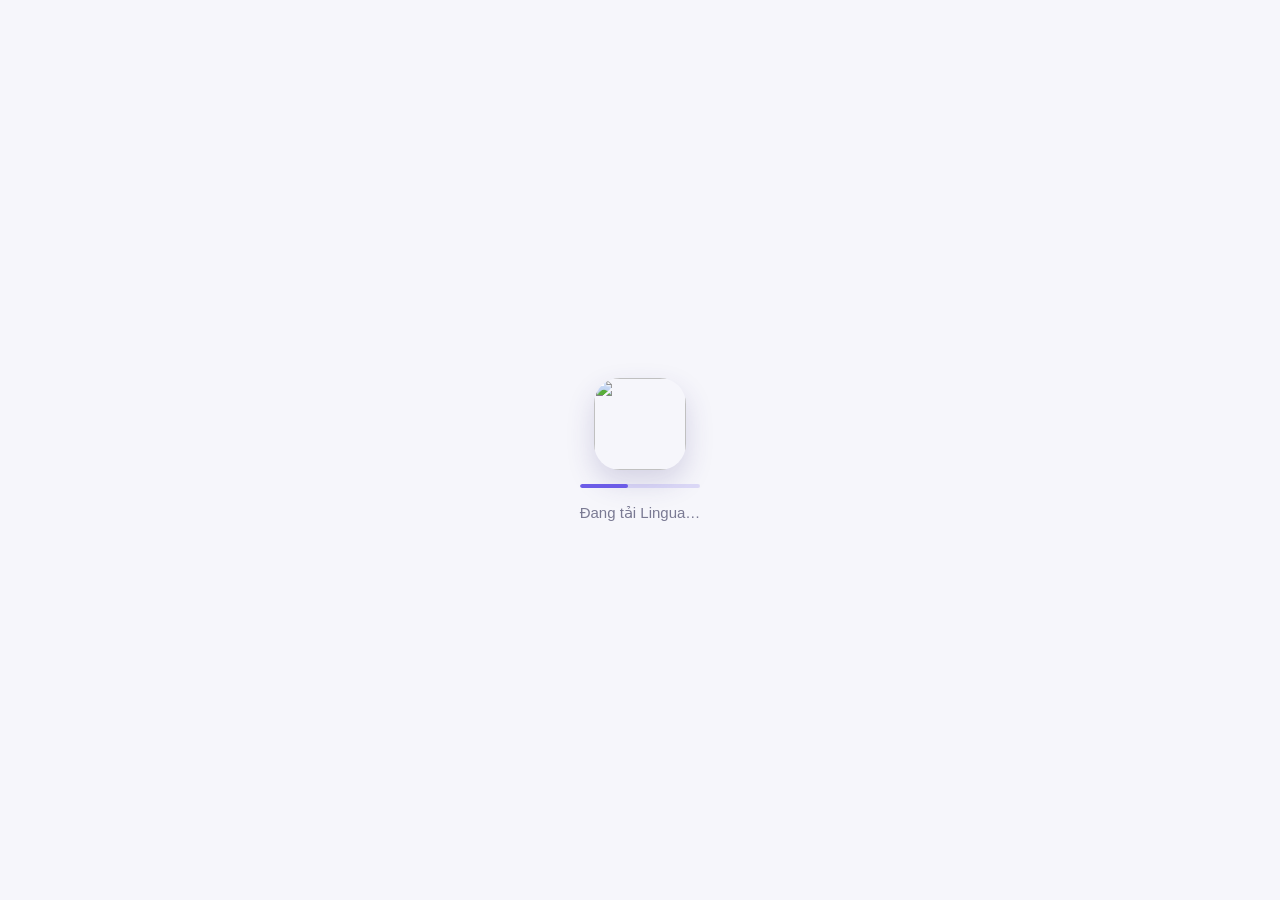
==== index.html @ 2a12e927 "Lingua 1.5.0+13 · web build d477a5fd8f4a" ====
<!DOCTYPE html>
<html lang="vi">
<head>
  <!--
    Replaced by `flutter build web --base-href /<repo>/`. Must start and end
    with a slash; GitHub Pages serves the app under /lingua-releases/.
  -->
  <base href="/lingua-releases/">

  <meta charset="UTF-8">
  <meta content="IE=Edge" http-equiv="X-UA-Compatible">
  <meta name="viewport" content="width=device-width, initial-scale=1, viewport-fit=cover, user-scalable=no">
  <meta name="description" content="Lingua — học tiếng Anh (CEFR), tiếng Trung giản thể (HSK) và phồn thể (TOCFL). Chạy ngoại tuyến, không cần tài khoản mạng.">
  <meta name="theme-color" content="#6C5CE7">

  <!-- Link preview (Zalo, Messenger, Facebook, X). Absolute URLs on purpose:
       crawlers do not resolve <base href>. thumbnail.png is generated by
       test/thumbnail_generator_test.dart and copied from web/ by the build. -->
  <meta property="og:type" content="website">
  <meta property="og:site_name" content="Lingua">
  <meta property="og:title" content="Lingua — Học tiếng Anh và tiếng Trung, 12 từ mỗi ngày">
  <meta property="og:description" content="HSK, TOCFL, CEFR. Luyện viết từng nét, ôn tập ngắt quãng, dùng ngoại tuyến trên Android, Windows và iPhone.">
  <meta property="og:url" content="https://tondungx.github.io/lingua-releases/">
  <meta property="og:image" content="https://tondungx.github.io/lingua-releases/thumbnail.png">
  <meta property="og:image:width" content="2048">
  <meta property="og:image:height" content="1000">
  <meta name="twitter:card" content="summary_large_image">
  <meta name="twitter:image" content="https://tondungx.github.io/lingua-releases/thumbnail.png">

  <!-- iOS: "Thêm vào MH chính" turns the tab into a full-screen app. -->
  <meta name="mobile-web-app-capable" content="yes">
  <meta name="apple-mobile-web-app-capable" content="yes">
  <meta name="apple-mobile-web-app-status-bar-style" content="default">
  <meta name="apple-mobile-web-app-title" content="Lingua">
  <link rel="apple-touch-icon" sizes="180x180" href="icons/apple-touch-icon.png">

  <link rel="icon" type="image/png" href="favicon.png"/>
  <link rel="manifest" href="manifest.json">
  <title>Lingua</title>

  <style>
    html, body { margin: 0; height: 100%; background: #F6F6FB; }
    @media (prefers-color-scheme: dark) { html, body { background: #14141C; } }
    /* Shown until Flutter paints its first frame, then removed below. */
    #splash {
      position: fixed; inset: 0; display: flex; flex-direction: column;
      align-items: center; justify-content: center; gap: 14px;
      font: 15px/1.4 -apple-system, "Segoe UI", Roboto, sans-serif;
      color: #7A7A93;
    }
    #splash img { width: 92px; height: 92px; border-radius: 26px;
      box-shadow: 0 12px 28px rgba(60, 50, 130, .18); }
    #splash .bar { width: 120px; height: 4px; border-radius: 2px;
      background: rgba(108, 92, 231, .18); overflow: hidden; }
    #splash .bar::after { content: ""; display: block; width: 40%; height: 100%;
      border-radius: 2px; background: #6C5CE7; animation: slide 1.1s ease-in-out infinite; }
    @keyframes slide { 0% { transform: translateX(-100%); } 100% { transform: translateX(350%); } }
  </style>
</head>
<body>
  <div id="splash">
    <img src="icons/Icon-192.png" alt="">
    <div class="bar"></div>
    <div>Đang tải Lingua…</div>
  </div>
  <script>
    window.addEventListener('flutter-first-frame', function () {
      var s = document.getElementById('splash');
      if (s) s.remove();
    });
    // Offline support. sw.js is written by tools/release/build_web.mjs, so a
    // plain `flutter run -d chrome` has none and this quietly fails (404).
    if ('serviceWorker' in navigator) {
      window.addEventListener('load', function () {
        navigator.serviceWorker
          .register(new URL('sw.js', document.baseURI).href)
          .catch(function (e) { console.warn('Service worker not registered:', e); });
      });
    }
  </script>
  <script src="flutter_bootstrap.js" async></script>
</body>
</html>
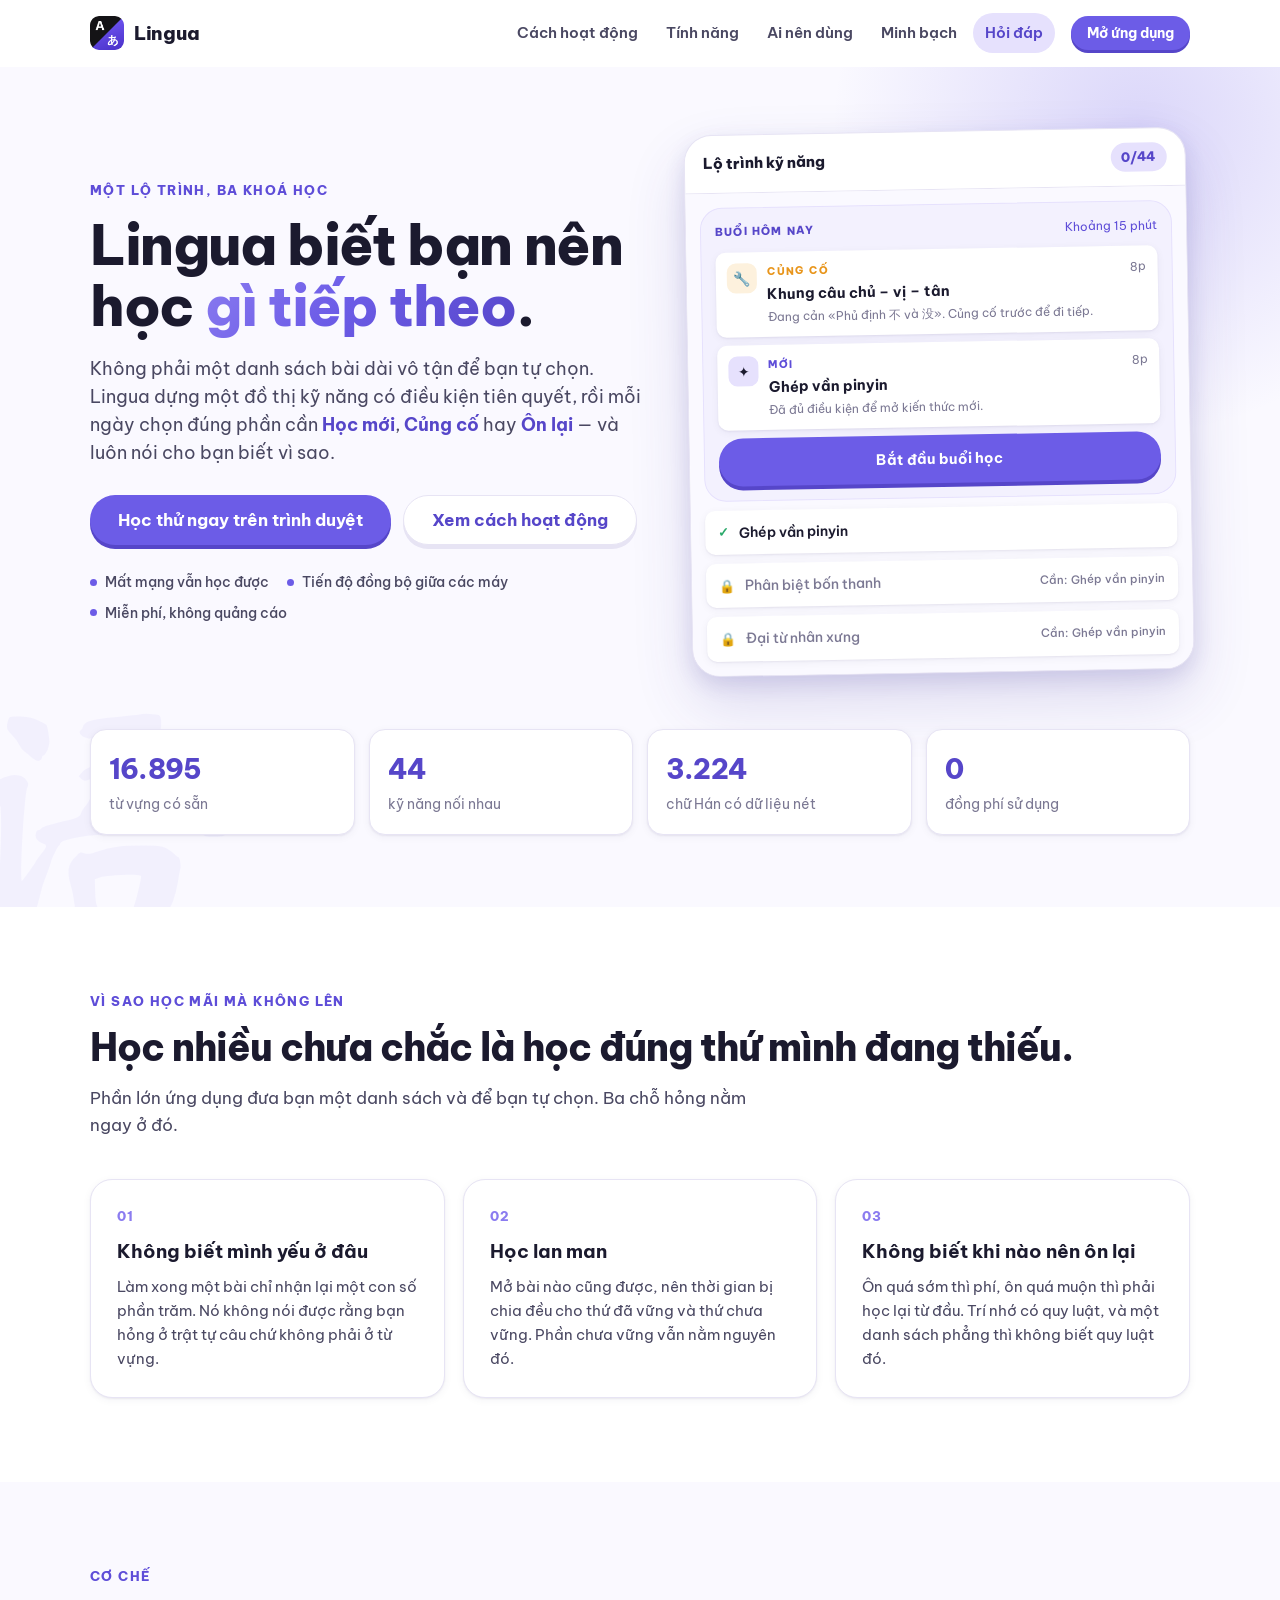
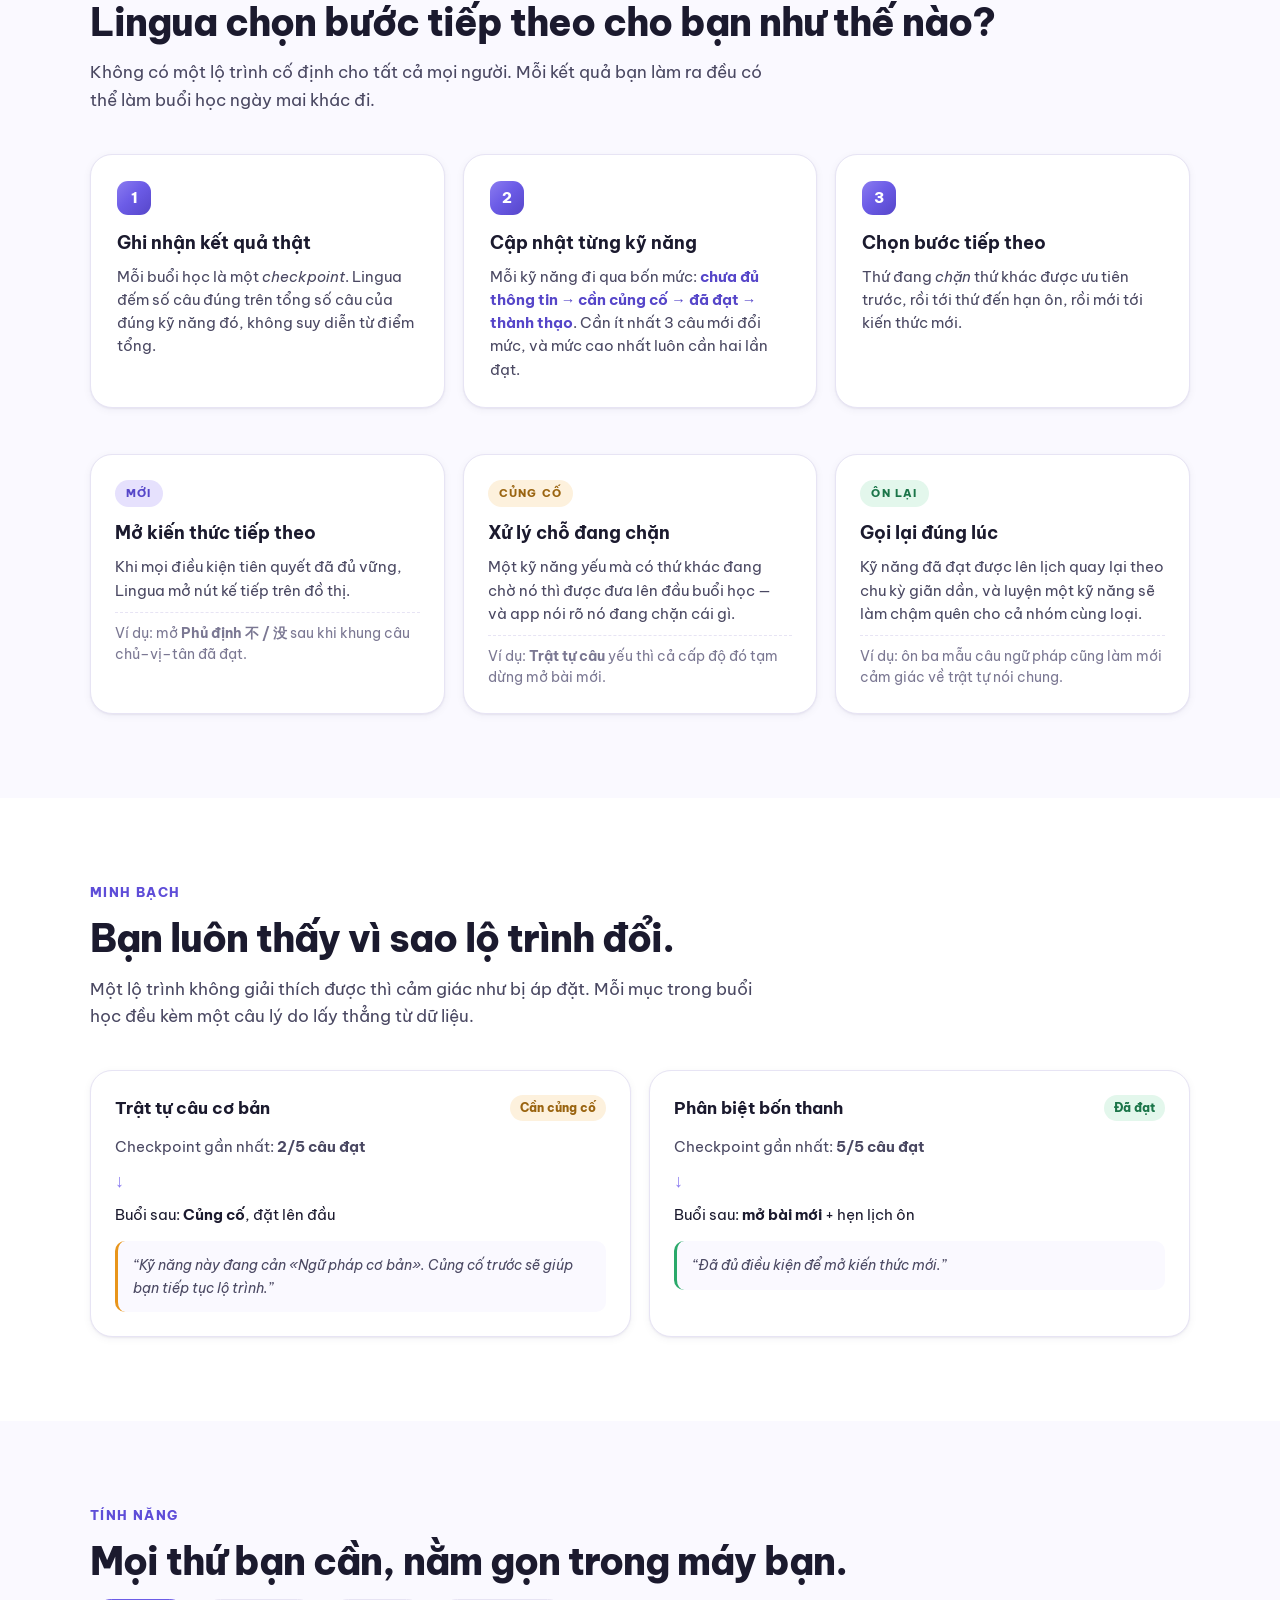
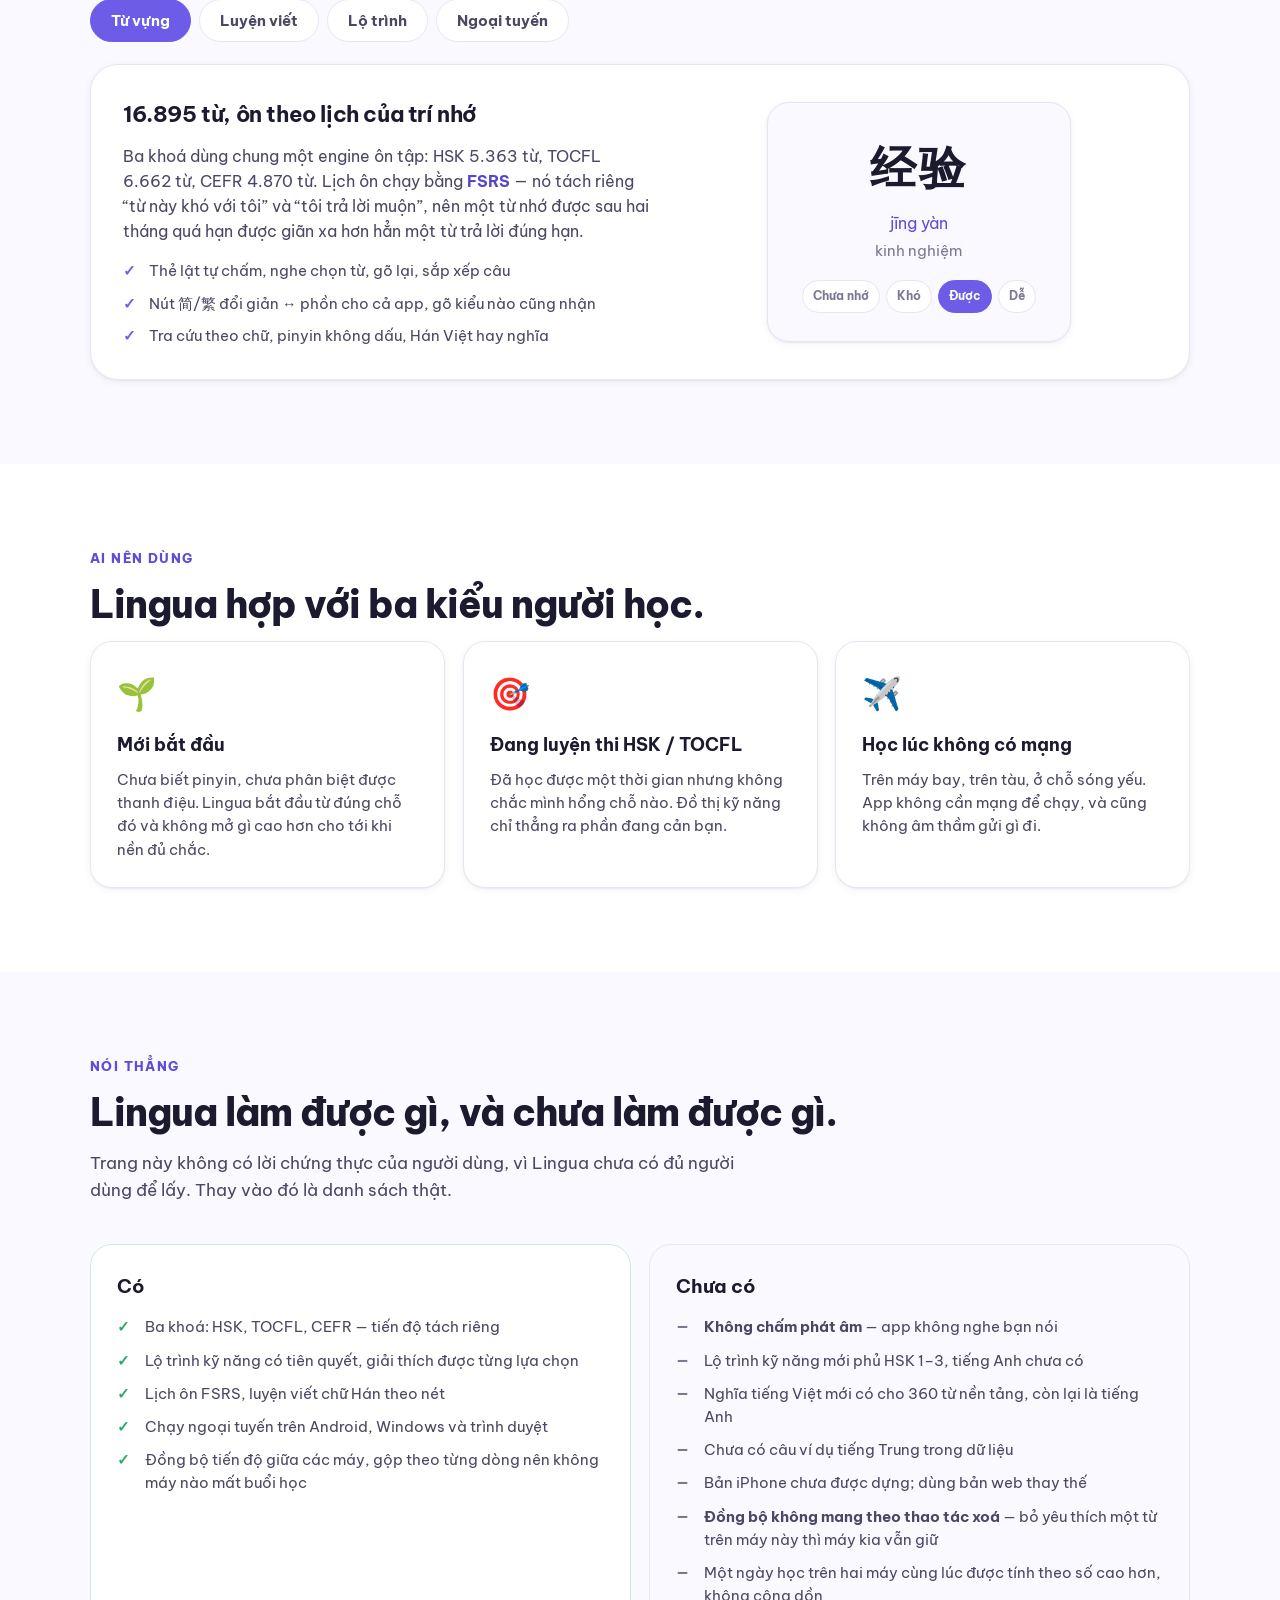
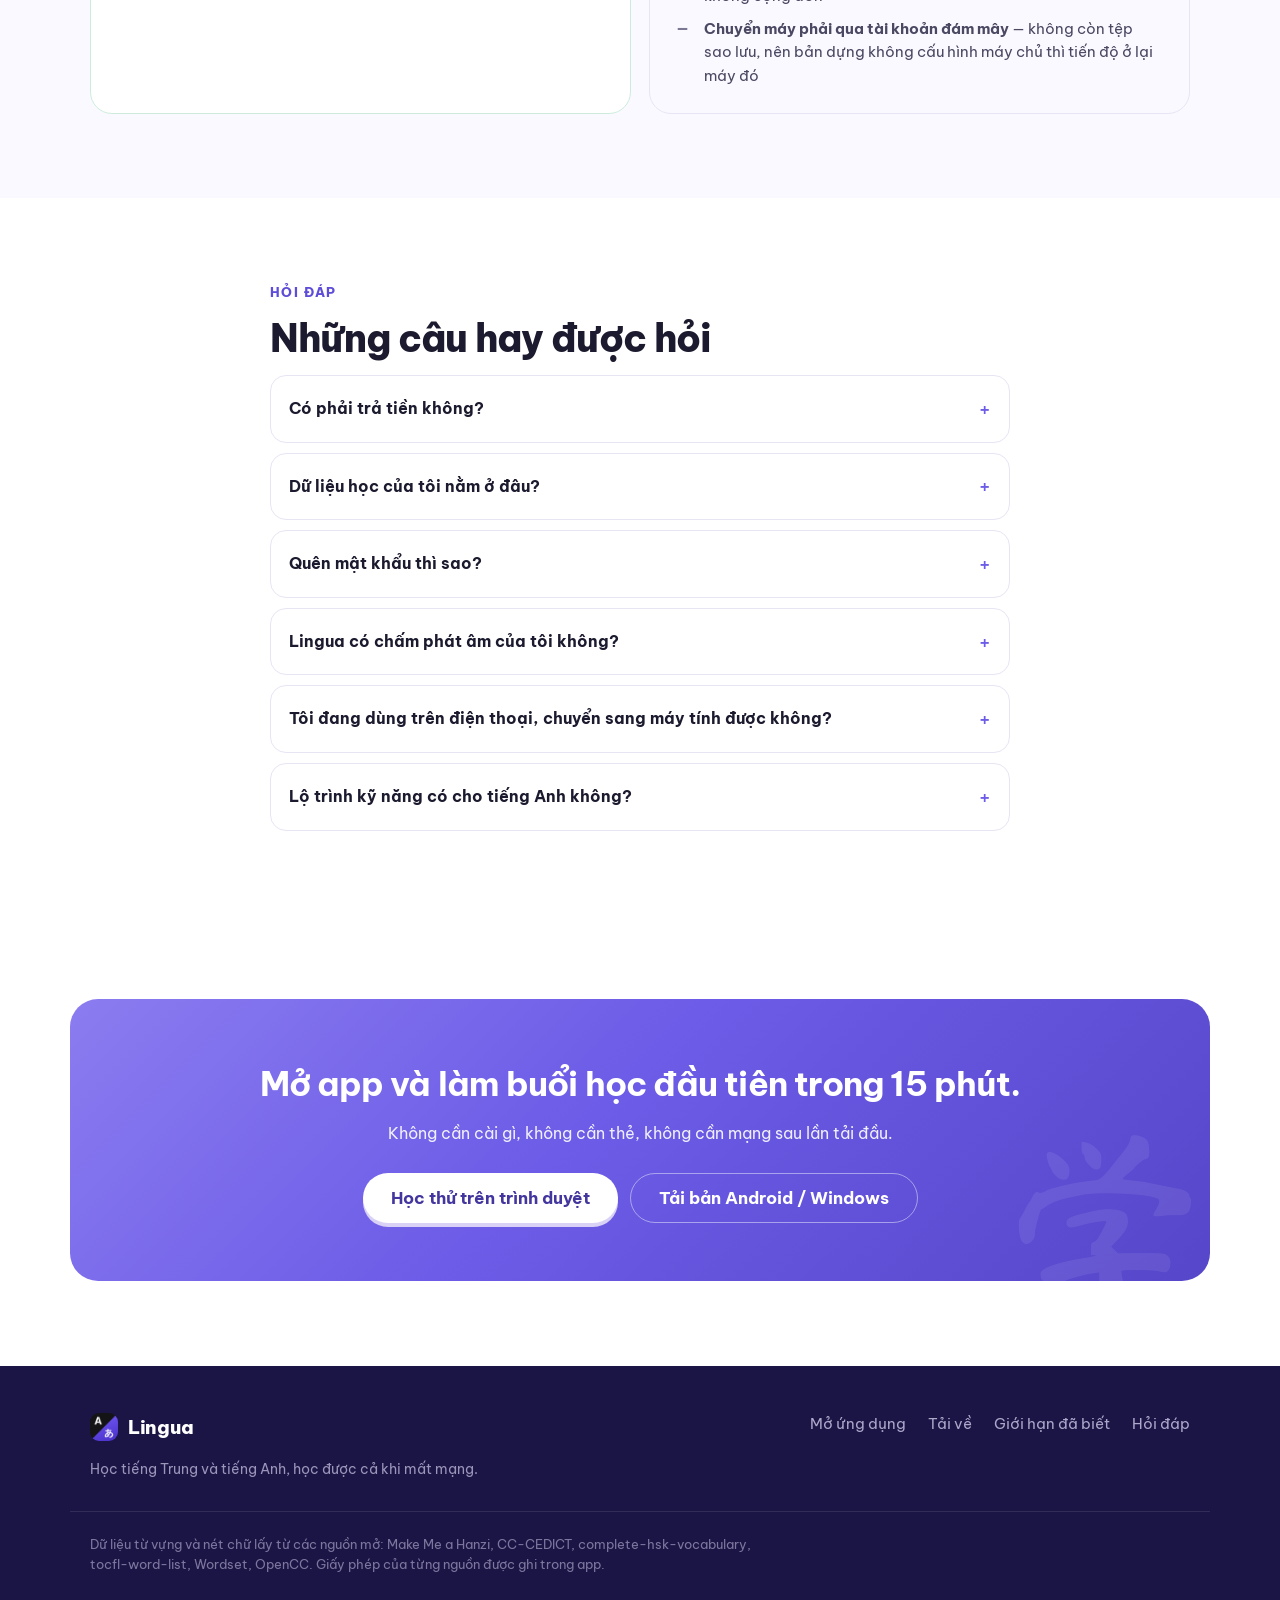
==== commit 9cd63df6: "Lingua 1.8.0+16 · web build 8265c53b1d26" ====
--- a/index.html
+++ b/index.html
@@ -1,83 +1,532 @@
-<!DOCTYPE html>
+<!doctype html>
 <html lang="vi">
 <head>
-  <!--
-    Replaced by `flutter build web --base-href /<repo>/`. Must start and end
-    with a slash; GitHub Pages serves the app under /lingua-releases/.
-  -->
-  <base href="/lingua-releases/">
-
-  <meta charset="UTF-8">
-  <meta content="IE=Edge" http-equiv="X-UA-Compatible">
-  <meta name="viewport" content="width=device-width, initial-scale=1, viewport-fit=cover, user-scalable=no">
-  <meta name="description" content="Lingua — học tiếng Anh (CEFR), tiếng Trung giản thể (HSK) và phồn thể (TOCFL). Chạy ngoại tuyến, không cần tài khoản mạng.">
-  <meta name="theme-color" content="#6C5CE7">
-
-  <!-- Link preview (Zalo, Messenger, Facebook, X). Absolute URLs on purpose:
-       crawlers do not resolve <base href>. thumbnail.png is generated by
-       test/thumbnail_generator_test.dart and copied from web/ by the build. -->
-  <meta property="og:type" content="website">
-  <meta property="og:site_name" content="Lingua">
-  <meta property="og:title" content="Lingua — Học tiếng Anh và tiếng Trung, 12 từ mỗi ngày">
-  <meta property="og:description" content="HSK, TOCFL, CEFR. Luyện viết từng nét, ôn tập ngắt quãng, dùng ngoại tuyến trên Android, Windows và iPhone.">
-  <meta property="og:url" content="https://tondungx.github.io/lingua-releases/">
-  <meta property="og:image" content="https://tondungx.github.io/lingua-releases/thumbnail.png">
-  <meta property="og:image:width" content="2048">
-  <meta property="og:image:height" content="1000">
-  <meta name="twitter:card" content="summary_large_image">
-  <meta name="twitter:image" content="https://tondungx.github.io/lingua-releases/thumbnail.png">
-
-  <!-- iOS: "Thêm vào MH chính" turns the tab into a full-screen app. -->
-  <meta name="mobile-web-app-capable" content="yes">
-  <meta name="apple-mobile-web-app-capable" content="yes">
-  <meta name="apple-mobile-web-app-status-bar-style" content="default">
-  <meta name="apple-mobile-web-app-title" content="Lingua">
-  <link rel="apple-touch-icon" sizes="180x180" href="icons/apple-touch-icon.png">
-
-  <link rel="icon" type="image/png" href="favicon.png"/>
-  <link rel="manifest" href="manifest.json">
-  <title>Lingua</title>
-
-  <style>
-    html, body { margin: 0; height: 100%; background: #F6F6FB; }
-    @media (prefers-color-scheme: dark) { html, body { background: #14141C; } }
-    /* Shown until Flutter paints its first frame, then removed below. */
-    #splash {
-      position: fixed; inset: 0; display: flex; flex-direction: column;
-      align-items: center; justify-content: center; gap: 14px;
-      font: 15px/1.4 -apple-system, "Segoe UI", Roboto, sans-serif;
-      color: #7A7A93;
-    }
-    #splash img { width: 92px; height: 92px; border-radius: 26px;
-      box-shadow: 0 12px 28px rgba(60, 50, 130, .18); }
-    #splash .bar { width: 120px; height: 4px; border-radius: 2px;
-      background: rgba(108, 92, 231, .18); overflow: hidden; }
-    #splash .bar::after { content: ""; display: block; width: 40%; height: 100%;
-      border-radius: 2px; background: #6C5CE7; animation: slide 1.1s ease-in-out infinite; }
-    @keyframes slide { 0% { transform: translateX(-100%); } 100% { transform: translateX(350%); } }
-  </style>
+<meta charset="utf-8">
+<meta name="viewport" content="width=device-width, initial-scale=1">
+<title>Lingua — Học tiếng Trung và tiếng Anh, học được cả khi mất mạng</title>
+<meta name="description" content="Lingua dạy HSK, TOCFL và CEFR trên một lộ trình kỹ năng biết bạn nên học gì tiếp theo. 16.895 từ, luyện viết chữ Hán theo nét, lịch ôn FSRS — học được cả khi mất mạng, tiến độ đồng bộ lại khi có mạng.">
+<meta name="author" content="Lingua">
+<meta name="theme-color" content="#6C5CE7">
+<link rel="canonical" href="https://tondungx.github.io/lingua-releases/">
+
+<meta property="og:type" content="website">
+<meta property="og:locale" content="vi_VN">
+<meta property="og:title" content="Lingua — Học tiếng Trung và tiếng Anh, học được cả khi mất mạng">
+<meta property="og:description" content="Một lộ trình kỹ năng biết bạn nên học gì tiếp theo. HSK · TOCFL · CEFR. Chạy offline, tiến độ đồng bộ khi có mạng.">
+<meta property="og:url" content="https://tondungx.github.io/lingua-releases/">
+<meta property="og:image" content="https://tondungx.github.io/lingua-releases/thumbnail.png">
+<meta name="twitter:card" content="summary_large_image">
+
+<link rel="icon" href="favicon.png">
+<link rel="preconnect" href="https://fonts.googleapis.com">
+<link rel="preconnect" href="https://fonts.gstatic.com" crossorigin>
+<link rel="stylesheet" href="https://fonts.googleapis.com/css2?family=Be+Vietnam+Pro:wght@400;500;600;700;800&family=Ma+Shan+Zheng&display=swap">
+<link rel="stylesheet" href="styles.css">
 </head>
 <body>
-  <div id="splash">
-    <img src="icons/Icon-192.png" alt="">
-    <div class="bar"></div>
-    <div>Đang tải Lingua…</div>
-  </div>
-  <script>
-    window.addEventListener('flutter-first-frame', function () {
-      var s = document.getElementById('splash');
-      if (s) s.remove();
-    });
-    // Offline support. sw.js is written by tools/release/build_web.mjs, so a
-    // plain `flutter run -d chrome` has none and this quietly fails (404).
-    if ('serviceWorker' in navigator) {
-      window.addEventListener('load', function () {
-        navigator.serviceWorker
-          .register(new URL('sw.js', document.baseURI).href)
-          .catch(function (e) { console.warn('Service worker not registered:', e); });
-      });
-    }
-  </script>
-  <script src="flutter_bootstrap.js" async></script>
+
+<a class="skip" href="#main">Bỏ qua, tới nội dung chính</a>
+
+<header class="nav" id="nav">
+  <div class="wrap nav__inner">
+    <a class="brand" href="#top" aria-label="Lingua, về đầu trang">
+      <img class="brand__mark" src="icon.png" alt="" width="34" height="34">
+      <span class="brand__name">Lingua</span>
+    </a>
+
+    <nav class="nav__links" id="nav-links" aria-label="Mục lục trang">
+      <a href="#co-che">Cách hoạt động</a>
+      <a href="#tinh-nang">Tính năng</a>
+      <a href="#doi-tuong">Ai nên dùng</a>
+      <a href="#minh-bach">Minh bạch</a>
+      <a href="#faq">Hỏi đáp</a>
+    </nav>
+
+    <div class="nav__actions">
+      <a class="btn btn--primary btn--sm" href="app/" data-track="nav_cta">Mở ứng dụng</a>
+      <button class="nav__burger" id="nav-burger" aria-label="Mở mục lục" aria-expanded="false" aria-controls="nav-links">
+        <span></span><span></span><span></span>
+      </button>
+    </div>
+  </div>
+</header>
+
+<main id="main">
+
+<!-- ───────────────────────────── hero ───────────────────────────── -->
+<section class="hero" id="top">
+  <canvas class="hero__wave" id="hero-wave" aria-hidden="true"></canvas>
+  <div class="hero__glow" aria-hidden="true"></div>
+  <span class="hero__hanzi hero__hanzi--a" aria-hidden="true">语</span>
+  <span class="hero__hanzi hero__hanzi--b" aria-hidden="true">学</span>
+
+  <div class="wrap hero__inner">
+    <div class="hero__copy">
+      <p class="eyebrow" data-reveal>Một lộ trình, ba khoá học</p>
+      <h1 class="hero__title" data-reveal>
+        Lingua biết bạn nên học <em>gì tiếp theo</em>.
+      </h1>
+      <p class="hero__lead" data-reveal>
+        Không phải một danh sách bài dài vô tận để bạn tự chọn. Lingua dựng một
+        đồ thị kỹ năng có điều kiện tiên quyết, rồi mỗi ngày chọn đúng phần cần
+        <strong>Học mới</strong>, <strong>Củng cố</strong> hay <strong>Ôn lại</strong> —
+        và luôn nói cho bạn biết vì sao.
+      </p>
+
+      <div class="hero__cta" data-reveal>
+        <a class="btn btn--primary btn--lg" href="app/" data-track="hero_open">
+          Học thử ngay trên trình duyệt
+        </a>
+        <a class="btn btn--ghost btn--lg" href="#co-che" data-track="hero_how">
+          Xem cách hoạt động
+        </a>
+      </div>
+
+      <ul class="hero__chips" data-reveal>
+        <li><span class="dot"></span> Mất mạng vẫn học được</li>
+        <li><span class="dot"></span> Tiến độ đồng bộ giữa các máy</li>
+        <li><span class="dot"></span> Miễn phí, không quảng cáo</li>
+      </ul>
+    </div>
+
+    <!-- Mock của màn Lộ trình thật trong app. Số liệu khớp với dữ liệu ship kèm. -->
+    <div class="hero__device" data-reveal aria-hidden="true">
+      <div class="device">
+        <div class="device__bar">
+          <span>Lộ trình kỹ năng</span>
+          <span class="pill">0/44</span>
+        </div>
+        <div class="device__body">
+          <article class="mission">
+            <header class="mission__head">
+              <span class="mission__label">BUỔI HÔM NAY</span>
+              <span class="mission__time">Khoảng 15 phút</span>
+            </header>
+
+            <div class="mrow">
+              <span class="mrow__icon mrow__icon--repair">🔧</span>
+              <div>
+                <p class="mrow__kind mrow__kind--repair">CỦNG CỐ</p>
+                <p class="mrow__name">Khung câu chủ – vị – tân</p>
+                <p class="mrow__why">Đang cản «Phủ định 不 và 没». Củng cố trước để đi tiếp.</p>
+              </div>
+              <span class="mrow__min">8p</span>
+            </div>
+
+            <div class="mrow">
+              <span class="mrow__icon mrow__icon--new">✦</span>
+              <div>
+                <p class="mrow__kind mrow__kind--new">MỚI</p>
+                <p class="mrow__name">Ghép vần pinyin</p>
+                <p class="mrow__why">Đã đủ điều kiện để mở kiến thức mới.</p>
+              </div>
+              <span class="mrow__min">8p</span>
+            </div>
+
+            <div class="mission__btn">Bắt đầu buổi học</div>
+          </article>
+
+          <div class="skillrow"><span class="skillrow__i skillrow__i--ok">✓</span> Ghép vần pinyin</div>
+          <div class="skillrow skillrow--locked"><span class="skillrow__i">🔒</span> Phân biệt bốn thanh <em>Cần: Ghép vần pinyin</em></div>
+          <div class="skillrow skillrow--locked"><span class="skillrow__i">🔒</span> Đại từ nhân xưng <em>Cần: Ghép vần pinyin</em></div>
+        </div>
+      </div>
+    </div>
+  </div>
+
+  <div class="wrap hero__stats" data-reveal>
+    <div><b>16.895</b><span>từ vựng có sẵn</span></div>
+    <div><b>44</b><span>kỹ năng nối nhau</span></div>
+    <div><b>3.224</b><span>chữ Hán có dữ liệu nét</span></div>
+    <div><b>0</b><span>đồng phí sử dụng</span></div>
+  </div>
+</section>
+
+<!-- ───────────────────────────── vấn đề ───────────────────────────── -->
+<section class="section section--problem" id="van-de">
+  <div class="wrap">
+    <p class="eyebrow" data-reveal>Vì sao học mãi mà không lên</p>
+    <h2 class="h2" data-reveal>Học nhiều chưa chắc là học đúng thứ mình đang thiếu.</h2>
+    <p class="lead" data-reveal>
+      Phần lớn ứng dụng đưa bạn một danh sách và để bạn tự chọn. Ba chỗ hỏng
+      nằm ngay ở đó.
+    </p>
+
+    <div class="grid grid--3">
+      <article class="card" data-reveal>
+        <span class="card__num">01</span>
+        <h3>Không biết mình yếu ở đâu</h3>
+        <p>Làm xong một bài chỉ nhận lại một con số phần trăm. Nó không nói được
+          rằng bạn hỏng ở trật tự câu chứ không phải ở từ vựng.</p>
+      </article>
+      <article class="card" data-reveal>
+        <span class="card__num">02</span>
+        <h3>Học lan man</h3>
+        <p>Mở bài nào cũng được, nên thời gian bị chia đều cho thứ đã vững và
+          thứ chưa vững. Phần chưa vững vẫn nằm nguyên đó.</p>
+      </article>
+      <article class="card" data-reveal>
+        <span class="card__num">03</span>
+        <h3>Không biết khi nào nên ôn lại</h3>
+        <p>Ôn quá sớm thì phí, ôn quá muộn thì phải học lại từ đầu. Trí nhớ có
+          quy luật, và một danh sách phẳng thì không biết quy luật đó.</p>
+      </article>
+    </div>
+  </div>
+</section>
+
+<!-- ───────────────────────────── cơ chế ───────────────────────────── -->
+<section class="section section--mechanism" id="co-che">
+  <div class="wrap">
+    <p class="eyebrow" data-reveal>Cơ chế</p>
+    <h2 class="h2" data-reveal>Lingua chọn bước tiếp theo cho bạn như thế nào?</h2>
+    <p class="lead" data-reveal>
+      Không có một lộ trình cố định cho tất cả mọi người. Mỗi kết quả bạn làm ra
+      đều có thể làm buổi học ngày mai khác đi.
+    </p>
+
+    <ol class="stages">
+      <li class="stage" data-reveal>
+        <span class="stage__n">1</span>
+        <h3>Ghi nhận kết quả thật</h3>
+        <p>Mỗi buổi học là một <em>checkpoint</em>. Lingua đếm số câu đúng trên
+          tổng số câu của đúng kỹ năng đó, không suy diễn từ điểm tổng.</p>
+      </li>
+      <li class="stage" data-reveal>
+        <span class="stage__n">2</span>
+        <h3>Cập nhật từng kỹ năng</h3>
+        <p>Mỗi kỹ năng đi qua bốn mức: <b>chưa đủ thông tin → cần củng cố → đã
+          đạt → thành thạo</b>. Cần ít nhất 3 câu mới đổi mức, và mức cao nhất
+          luôn cần hai lần đạt.</p>
+      </li>
+      <li class="stage" data-reveal>
+        <span class="stage__n">3</span>
+        <h3>Chọn bước tiếp theo</h3>
+        <p>Thứ đang <em>chặn</em> thứ khác được ưu tiên trước, rồi tới thứ đến
+          hạn ôn, rồi mới tới kiến thức mới.</p>
+      </li>
+    </ol>
+
+    <div class="grid grid--3 roles">
+      <article class="role role--new" data-reveal>
+        <span class="role__tag">MỚI</span>
+        <h3>Mở kiến thức tiếp theo</h3>
+        <p>Khi mọi điều kiện tiên quyết đã đủ vững, Lingua mở nút kế tiếp trên
+          đồ thị.</p>
+        <p class="role__eg">Ví dụ: mở <b>Phủ định 不 / 没</b> sau khi khung câu
+          chủ–vị–tân đã đạt.</p>
+      </article>
+      <article class="role role--repair" data-reveal>
+        <span class="role__tag">CỦNG CỐ</span>
+        <h3>Xử lý chỗ đang chặn</h3>
+        <p>Một kỹ năng yếu mà có thứ khác đang chờ nó thì được đưa lên đầu buổi
+          học — và app nói rõ nó đang chặn cái gì.</p>
+        <p class="role__eg">Ví dụ: <b>Trật tự câu</b> yếu thì cả cấp độ đó tạm
+          dừng mở bài mới.</p>
+      </article>
+      <article class="role role--review" data-reveal>
+        <span class="role__tag">ÔN LẠI</span>
+        <h3>Gọi lại đúng lúc</h3>
+        <p>Kỹ năng đã đạt được lên lịch quay lại theo chu kỳ giãn dần, và luyện
+          một kỹ năng sẽ làm chậm quên cho cả nhóm cùng loại.</p>
+        <p class="role__eg">Ví dụ: ôn ba mẫu câu ngữ pháp cũng làm mới cảm giác
+          về trật tự nói chung.</p>
+      </article>
+    </div>
+  </div>
+</section>
+
+<!-- ───────────────────────── minh chứng thích ứng ───────────────────────── -->
+<section class="section section--proof" id="lo-trinh">
+  <div class="wrap">
+    <p class="eyebrow" data-reveal>Minh bạch</p>
+    <h2 class="h2" data-reveal>Bạn luôn thấy vì sao lộ trình đổi.</h2>
+    <p class="lead" data-reveal>
+      Một lộ trình không giải thích được thì cảm giác như bị áp đặt. Mỗi mục
+      trong buổi học đều kèm một câu lý do lấy thẳng từ dữ liệu.
+    </p>
+
+    <div class="grid grid--2 proof">
+      <article class="proofcard proofcard--bad" data-reveal>
+        <header><b>Trật tự câu cơ bản</b><span class="tag tag--warn">Cần củng cố</span></header>
+        <p class="proofcard__line">Checkpoint gần nhất: <b>2/5 câu đạt</b></p>
+        <p class="proofcard__arrow">↓</p>
+        <p class="proofcard__out">Buổi sau: <b>Củng cố</b>, đặt lên đầu</p>
+        <blockquote>“Kỹ năng này đang cản «Ngữ pháp cơ bản». Củng cố trước sẽ
+          giúp bạn tiếp tục lộ trình.”</blockquote>
+      </article>
+
+      <article class="proofcard proofcard--good" data-reveal>
+        <header><b>Phân biệt bốn thanh</b><span class="tag tag--ok">Đã đạt</span></header>
+        <p class="proofcard__line">Checkpoint gần nhất: <b>5/5 câu đạt</b></p>
+        <p class="proofcard__arrow">↓</p>
+        <p class="proofcard__out">Buổi sau: <b>mở bài mới</b> + hẹn lịch ôn</p>
+        <blockquote>“Đã đủ điều kiện để mở kiến thức mới.”</blockquote>
+      </article>
+    </div>
+  </div>
+</section>
+
+<!-- ───────────────────────────── tính năng ───────────────────────────── -->
+<section class="section section--features" id="tinh-nang">
+  <div class="wrap">
+    <p class="eyebrow" data-reveal>Tính năng</p>
+    <h2 class="h2" data-reveal>Mọi thứ bạn cần, nằm gọn trong máy bạn.</h2>
+
+    <div class="tabs" data-reveal>
+      <div class="tabs__bar" role="tablist" aria-label="Nhóm tính năng">
+        <button class="tab is-active" role="tab" aria-selected="true"  data-tab="vocab">Từ vựng</button>
+        <button class="tab"           role="tab" aria-selected="false" data-tab="write">Luyện viết</button>
+        <button class="tab"           role="tab" aria-selected="false" data-tab="path">Lộ trình</button>
+        <button class="tab"           role="tab" aria-selected="false" data-tab="offline">Ngoại tuyến</button>
+      </div>
+
+      <div class="panel is-active" data-panel="vocab" role="tabpanel">
+        <div class="panel__copy">
+          <h3>16.895 từ, ôn theo lịch của trí nhớ</h3>
+          <p>Ba khoá dùng chung một engine ôn tập: HSK 5.363 từ, TOCFL 6.662 từ,
+            CEFR 4.870 từ. Lịch ôn chạy bằng <b>FSRS</b> — nó tách riêng
+            “từ này khó với tôi” và “tôi trả lời muộn”, nên một từ nhớ được sau
+            hai tháng quá hạn được giãn xa hơn hẳn một từ trả lời đúng hạn.</p>
+          <ul class="ticks">
+            <li>Thẻ lật tự chấm, nghe chọn từ, gõ lại, sắp xếp câu</li>
+            <li>Nút 简/繁 đổi giản ↔ phồn cho cả app, gõ kiểu nào cũng nhận</li>
+            <li>Tra cứu theo chữ, pinyin không dấu, Hán Việt hay nghĩa</li>
+          </ul>
+        </div>
+        <div class="panel__art">
+          <div class="wordcard">
+            <span class="wordcard__hz">经验</span>
+            <span class="wordcard__py">jīng yàn</span>
+            <span class="wordcard__vi">kinh nghiệm</span>
+            <div class="wordcard__grades"><i>Chưa nhớ</i><i>Khó</i><i class="on">Được</i><i>Dễ</i></div>
+          </div>
+        </div>
+      </div>
+
+      <div class="panel" data-panel="write" role="tabpanel">
+        <div class="panel__copy">
+          <h3>Viết tay từng nét, chấm sau khi viết xong</h3>
+          <p>Ô viết để trống và <b>không bắt thứ tự nét</b> — bạn cứ viết ra như
+            trên giấy. Bấm chấm điểm thì Lingua ghép theo hình dáng nét, thiếu
+            nét hay thừa nét đều bị trừ. Dữ liệu nét lấy từ Make Me a Hanzi,
+            phủ 3.224 chữ.</p>
+          <ul class="ticks">
+            <li>Xem mẫu và xem hướng dẫn viết ngay trong thẻ</li>
+            <li>Lật thẻ không mất nét đang viết dở</li>
+            <li>Điểm viết đi thẳng vào lịch ôn của từ đó</li>
+          </ul>
+        </div>
+        <div class="panel__art">
+          <div class="writebox"><span>好</span><em>6 nét</em></div>
+        </div>
+      </div>
+
+      <div class="panel" data-panel="path" role="tabpanel">
+        <div class="panel__copy">
+          <h3>Đồ thị kỹ năng, không phải danh sách bài</h3>
+          <p>44 kỹ năng nối nhau bằng 60 quan hệ tiên quyết, xếp theo thứ tự
+            tô-pô nên không bao giờ có chuyện mở một bài mà nền của nó chưa
+            xong. Kỹ năng đang khoá vẫn hiện, kèm đúng tên thứ đang chặn nó.</p>
+          <ul class="ticks">
+            <li>Bốn mức: chưa đủ thông tin · cần củng cố · đã đạt · thành thạo</li>
+            <li>Kỹ năng nền yếu thì cả cấp độ tạm dừng mở bài mới</li>
+            <li>Hai khoá tiếng Trung tính tiến độ riêng</li>
+          </ul>
+        </div>
+        <div class="panel__art">
+          <div class="graphart">
+            <span class="node node--done">✓</span>
+            <span class="edge"></span>
+            <span class="node node--now">◉</span>
+            <span class="edge edge--dim"></span>
+            <span class="node node--lock">🔒</span>
+          </div>
+        </div>
+      </div>
+
+      <div class="panel" data-panel="offline" role="tabpanel">
+        <div class="panel__copy">
+          <h3>Học offline, đồng bộ khi có mạng</h3>
+          <p>Từ điển, dữ liệu nét và toàn bộ tiến độ nằm sẵn trong máy bạn, nên
+            app mở được và học được kể cả khi không có sóng. Có mạng thì tiến độ
+            tự đồng bộ để máy khác học tiếp đúng chỗ đang dở.</p>
+          <ul class="ticks">
+            <li>Android, Windows và trình duyệt — cùng một engine</li>
+            <li>Mật khẩu băm bằng PBKDF2 ngay trên máy</li>
+            <li>Bản web cài được như ứng dụng (PWA)</li>
+          </ul>
+        </div>
+        <div class="panel__art">
+          <div class="offart">
+            <span>📱</span><span>💻</span><span>🌐</span>
+            <em>một tài khoản, mọi máy cùng chỗ</em>
+          </div>
+        </div>
+      </div>
+    </div>
+  </div>
+</section>
+
+<!-- ───────────────────────────── đối tượng ───────────────────────────── -->
+<section class="section section--personas" id="doi-tuong">
+  <div class="wrap">
+    <p class="eyebrow" data-reveal>Ai nên dùng</p>
+    <h2 class="h2" data-reveal>Lingua hợp với ba kiểu người học.</h2>
+
+    <div class="grid grid--3">
+      <article class="persona" data-reveal>
+        <span class="persona__emoji">🌱</span>
+        <h3>Mới bắt đầu</h3>
+        <p>Chưa biết pinyin, chưa phân biệt được thanh điệu. Lingua bắt đầu từ
+          đúng chỗ đó và không mở gì cao hơn cho tới khi nền đủ chắc.</p>
+      </article>
+      <article class="persona" data-reveal>
+        <span class="persona__emoji">🎯</span>
+        <h3>Đang luyện thi HSK / TOCFL</h3>
+        <p>Đã học được một thời gian nhưng không chắc mình hổng chỗ nào. Đồ thị
+          kỹ năng chỉ thẳng ra phần đang cản bạn.</p>
+      </article>
+      <article class="persona" data-reveal>
+        <span class="persona__emoji">✈️</span>
+        <h3>Học lúc không có mạng</h3>
+        <p>Trên máy bay, trên tàu, ở chỗ sóng yếu. App không cần mạng để chạy,
+          và cũng không âm thầm gửi gì đi.</p>
+      </article>
+    </div>
+  </div>
+</section>
+
+<!-- ───────────────────────────── minh bạch ───────────────────────────── -->
+<section class="section section--honest" id="minh-bach">
+  <div class="wrap">
+    <p class="eyebrow" data-reveal>Nói thẳng</p>
+    <h2 class="h2" data-reveal>Lingua làm được gì, và chưa làm được gì.</h2>
+    <p class="lead" data-reveal>
+      Trang này không có lời chứng thực của người dùng, vì Lingua chưa có đủ
+      người dùng để lấy. Thay vào đó là danh sách thật.
+    </p>
+
+    <div class="grid grid--2 honest">
+      <article class="honest__col honest__col--yes" data-reveal>
+        <h3>Có</h3>
+        <ul>
+          <li>Ba khoá: HSK, TOCFL, CEFR — tiến độ tách riêng</li>
+          <li>Lộ trình kỹ năng có tiên quyết, giải thích được từng lựa chọn</li>
+          <li>Lịch ôn FSRS, luyện viết chữ Hán theo nét</li>
+          <li>Chạy ngoại tuyến trên Android, Windows và trình duyệt</li>
+          <li>Đồng bộ tiến độ giữa các máy, gộp theo từng dòng nên không máy
+            nào mất buổi học</li>
+        </ul>
+      </article>
+      <article class="honest__col honest__col--no" data-reveal>
+        <h3>Chưa có</h3>
+        <ul>
+          <li><b>Không chấm phát âm</b> — app không nghe bạn nói</li>
+          <li>Lộ trình kỹ năng mới phủ HSK 1–3, tiếng Anh chưa có</li>
+          <li>Nghĩa tiếng Việt mới có cho 360 từ nền tảng, còn lại là tiếng Anh</li>
+          <li>Chưa có câu ví dụ tiếng Trung trong dữ liệu</li>
+          <li>Bản iPhone chưa được dựng; dùng bản web thay thế</li>
+          <li><b>Đồng bộ không mang theo thao tác xoá</b> — bỏ yêu thích một từ
+            trên máy này thì máy kia vẫn giữ</li>
+          <li>Một ngày học trên hai máy cùng lúc được tính theo số cao hơn,
+            không cộng dồn</li>
+          <li><b>Chuyển máy phải qua tài khoản đám mây</b> — không còn tệp sao
+            lưu, nên bản dựng không cấu hình máy chủ thì tiến độ ở lại máy đó</li>
+        </ul>
+      </article>
+    </div>
+  </div>
+</section>
+
+<!-- ───────────────────────────── hỏi đáp ───────────────────────────── -->
+<section class="section section--faq" id="faq">
+  <div class="wrap wrap--narrow">
+    <p class="eyebrow" data-reveal>Hỏi đáp</p>
+    <h2 class="h2" data-reveal>Những câu hay được hỏi</h2>
+
+    <div class="faq" data-reveal>
+      <details>
+        <summary>Có phải trả tiền không?</summary>
+        <p>Không. Không có gói trả phí, không có quảng cáo, không có mục nào bị
+          khoá.</p>
+      </details>
+      <details>
+        <summary>Dữ liệu học của tôi nằm ở đâu?</summary>
+        <p>Trong máy bạn trước đã — trên Android và Windows là một tệp sqlite,
+          trên trình duyệt là IndexedDB. App đọc ghi ở đó, nên mất mạng vẫn
+          chạy đủ. Nếu bạn đăng nhập, <b>tiến độ</b> (từ đã học, lịch ôn, chuỗi
+          ngày, huy hiệu) còn được gửi lên máy chủ để máy khác học tiếp. Nội
+          dung bài học không gửi đi đâu cả — nó vốn nằm sẵn trong app. Ngắt
+          đồng bộ trong Cài đặt là dừng hẳn việc gửi.</p>
+      </details>
+      <details>
+        <summary>Quên mật khẩu thì sao?</summary>
+        <p>Nếu đã đăng nhập đám mây thì đặt lại qua email như mọi dịch vụ khác.
+          Còn với tài khoản chỉ nằm trên máy (tạo lúc không có mạng), chỉ cần
+          đúng email đã đăng ký là đặt lại được, kèm câu hỏi bảo mật nếu bạn có
+          đặt — máy không có cách nào gửi mail cho bạn, và ai mở được máy bạn
+          thì đã ở trong máy bạn rồi.</p>
+      </details>
+      <details>
+        <summary>Lingua có chấm phát âm của tôi không?</summary>
+        <p>Không. App phát âm mẫu bằng giọng đọc của hệ điều hành, nhưng không
+          nghe và không chấm bạn nói. Nếu máy chưa cài giọng tiếng Trung thì nút
+          loa sẽ báo thiếu gì và cách cài.</p>
+      </details>
+      <details>
+        <summary>Tôi đang dùng trên điện thoại, chuyển sang máy tính được không?</summary>
+        <p>Được, bằng tài khoản: đăng nhập cùng email trên máy mới, tiến độ
+          hai bên được gộp theo từng dòng nên không máy nào mất buổi học. Không
+          còn cách chuyển máy bằng tệp — bản dựng nào không cấu hình máy chủ
+          thì tiến độ ở lại đúng máy đó.</p>
+      </details>
+      <details>
+        <summary>Lộ trình kỹ năng có cho tiếng Anh không?</summary>
+        <p>Chưa. Hiện mới có cho hai khoá tiếng Trung, phủ HSK 1–3. Khoá tiếng
+          Anh vẫn học theo cấp độ và bài như bình thường.</p>
+      </details>
+    </div>
+  </div>
+</section>
+
+<!-- ───────────────────────────── CTA ───────────────────────────── -->
+<section class="section section--cta">
+  <div class="wrap cta" data-reveal>
+    <h2>Mở app và làm buổi học đầu tiên trong 15 phút.</h2>
+    <p>Không cần cài gì, không cần thẻ, không cần mạng sau lần tải đầu.</p>
+    <div class="cta__row">
+      <a class="btn btn--light btn--lg" href="app/" data-track="cta_open">Học thử trên trình duyệt</a>
+      <a class="btn btn--outline btn--lg" href="https://github.com/TonDungx/lingua-releases/releases/latest" data-track="cta_download">Tải bản Android / Windows</a>
+    </div>
+  </div>
+</section>
+
+</main>
+
+<footer class="foot">
+  <div class="wrap foot__inner">
+    <div>
+      <a class="brand brand--foot" href="#top">
+        <img class="brand__mark" src="icon.png" alt="" width="28" height="28">
+        <span class="brand__name">Lingua</span>
+      </a>
+      <p class="foot__note">Học tiếng Trung và tiếng Anh, học được cả khi mất mạng.</p>
+    </div>
+    <nav class="foot__links" aria-label="Liên kết cuối trang">
+      <a href="app/">Mở ứng dụng</a>
+      <a href="https://github.com/TonDungx/lingua-releases/releases/latest">Tải về</a>
+      <a href="#minh-bach">Giới hạn đã biết</a>
+      <a href="#faq">Hỏi đáp</a>
+    </nav>
+  </div>
+  <div class="wrap foot__legal">
+    <p>Dữ liệu từ vựng và nét chữ lấy từ các nguồn mở: Make Me a Hanzi,
+      CC-CEDICT, complete-hsk-vocabulary, tocfl-word-list, Wordset, OpenCC.
+      Giấy phép của từng nguồn được ghi trong app.</p>
+  </div>
+</footer>
+
+<script src="main.js" defer></script>
 </body>
 </html>
--- a/styles.css
+++ b/styles.css
@@ -0,0 +1,513 @@
+/* ==========================================================================
+   Lingua — landing
+   Cấu trúc và cơ chế hiệu ứng học theo hanpeak.vn; mã, chữ và bảng màu là của
+   app này. Tông tím lấy thẳng từ AppColors trong Flutter để trang giới thiệu
+   và app không lệch màu nhau.
+   ========================================================================== */
+
+:root {
+  /* Thang tím dựng quanh primary #6C5CE7 của app. */
+  --b50:  #f3f1fe;
+  --b100: #e6e1fd;
+  --b200: #cdc4fa;
+  --b300: #8b7cf0;   /* primaryLight */
+  --b400: #7a68ec;
+  --b500: #6c5ce7;   /* primary */
+  --b600: #5e4dd8;
+  --b700: #5646c9;   /* primaryDark */
+  --b800: #43369e;
+  --b900: #2e2470;
+  --b950: #1b1545;
+
+  --ink:     #1b1a2e;
+  --ink-2:   #4a4862;
+  --ink-3:   #7b7893;
+  --line:    #e7e4f4;
+  --bg:      #ffffff;
+  --bg-soft: #faf9ff;
+  --card:    #ffffff;
+
+  --warn:  #e8951b;
+  --warn-soft: #fdf1dd;
+  --ok:    #2aa96a;
+  --ok-soft:   #e3f7ec;
+
+  --grad: linear-gradient(135deg, var(--b300) 0%, var(--b500) 45%, var(--b700) 100%);
+
+  --shadow-sm: 0 1px 2px rgba(27, 21, 69, .06), 0 2px 8px rgba(27, 21, 69, .05);
+  --shadow-md: 0 2px 6px rgba(27, 21, 69, .07), 0 12px 28px rgba(27, 21, 69, .08);
+  --shadow-lg: 0 8px 20px rgba(67, 54, 158, .14), 0 28px 60px rgba(67, 54, 158, .16);
+
+  --r-sm: 10px;
+  --r-md: 16px;
+  --r-lg: 22px;
+  --r-xl: 28px;
+
+  --wrap: 1140px;
+  --gut: 20px;
+
+  /* Nút khối: mặt trên + gờ dưới, nhấn thì mặt tụt xuống ăn hết gờ. */
+  --depth: 4px;
+}
+
+* { box-sizing: border-box; }
+
+html { scroll-behavior: smooth; }
+@media (prefers-reduced-motion: reduce) {
+  html { scroll-behavior: auto; }
+  *, *::before, *::after { animation-duration: .001ms !important; transition-duration: .001ms !important; }
+}
+
+body {
+  margin: 0;
+  background: var(--bg);
+  color: var(--ink);
+  font: 400 16px/1.6 'Be Vietnam Pro', -apple-system, 'Segoe UI', Roboto, sans-serif;
+  -webkit-font-smoothing: antialiased;
+  overflow-x: hidden;
+}
+
+img { max-width: 100%; display: block; }
+a { color: inherit; }
+
+.wrap { width: 100%; max-width: var(--wrap); margin-inline: auto; padding-inline: var(--gut); }
+.wrap--narrow { max-width: 780px; }
+
+.skip {
+  position: absolute; left: -9999px; top: 0; z-index: 100;
+  background: var(--b700); color: #fff; padding: 10px 16px; border-radius: 0 0 var(--r-sm) 0;
+}
+.skip:focus { left: 0; }
+
+/* ───────────────────────────── nav ───────────────────────────── */
+
+.nav {
+  position: sticky; top: 0; z-index: 50;
+  background: rgba(255, 255, 255, .72);
+  backdrop-filter: blur(14px);
+  border-bottom: 1px solid transparent;
+  transition: border-color .2s ease, box-shadow .2s ease, background .2s ease;
+}
+/* JS bật cờ này khi cuộn khỏi đỉnh — nav chỉ có viền khi thực sự nổi trên nội dung. */
+.nav.is-stuck { border-bottom-color: var(--line); box-shadow: 0 4px 20px rgba(27, 21, 69, .05); }
+
+.nav__inner { display: flex; align-items: center; gap: 16px; height: 66px; }
+
+.brand { display: inline-flex; align-items: center; gap: 10px; text-decoration: none; font-weight: 800; }
+.brand__mark { border-radius: 9px; }
+.brand__name { font-size: 19px; letter-spacing: -.3px; }
+
+.nav__links { display: flex; gap: 4px; margin-inline-start: auto; }
+.nav__links a {
+  padding: 8px 12px; border-radius: 999px; text-decoration: none;
+  font-size: 14.5px; font-weight: 600; color: var(--ink-2);
+  transition: color .16s ease, background .16s ease;
+}
+.nav__links a:hover { color: var(--b700); background: var(--b50); }
+.nav__links a.is-active { color: var(--b700); background: var(--b100); }
+
+.nav__actions { display: flex; align-items: center; gap: 10px; }
+
+.nav__burger {
+  display: none; width: 40px; height: 40px; border: 1px solid var(--line);
+  background: #fff; border-radius: 11px; cursor: pointer; padding: 0;
+  flex-direction: column; align-items: center; justify-content: center; gap: 4px;
+}
+.nav__burger span { width: 16px; height: 2px; background: var(--ink); border-radius: 2px; transition: transform .2s ease, opacity .2s ease; }
+.nav__burger[aria-expanded="true"] span:nth-child(1) { transform: translateY(6px) rotate(45deg); }
+.nav__burger[aria-expanded="true"] span:nth-child(2) { opacity: 0; }
+.nav__burger[aria-expanded="true"] span:nth-child(3) { transform: translateY(-6px) rotate(-45deg); }
+
+/* ───────────────────────────── nút ───────────────────────────── */
+
+.btn {
+  --face: var(--b500);
+  --edge: var(--b700);
+  position: relative; display: inline-flex; align-items: center; justify-content: center;
+  gap: 8px; text-decoration: none; cursor: pointer; border: 0;
+  font-weight: 700; font-size: 15px; line-height: 1;
+  padding: 13px 22px; border-radius: 999px;
+  background: var(--face); color: #fff;
+  box-shadow: 0 var(--depth) 0 0 var(--edge);
+  transform: translateY(0);
+  transition: transform .11s ease, box-shadow .11s ease, background .16s ease;
+}
+/* Nhấn: mặt tụt đúng bằng độ dày gờ, nên nút trông như bị ấn xuống mặt bàn. */
+.btn:active { transform: translateY(var(--depth)); box-shadow: 0 0 0 0 var(--edge); }
+.btn:focus-visible { outline: 3px solid var(--b300); outline-offset: 3px; }
+
+.btn--primary { --face: var(--b500); --edge: var(--b700); }
+.btn--primary:hover { --face: var(--b400); }
+
+.btn--ghost {
+  --face: #fff; --edge: var(--line);
+  color: var(--b700); border: 1px solid var(--line);
+}
+.btn--ghost:hover { --face: var(--b50); }
+
+.btn--light { --face: #fff; --edge: #d9d2f6; color: var(--b800); }
+.btn--light:hover { --face: var(--b50); }
+
+.btn--outline {
+  --face: transparent; --edge: transparent;
+  color: #fff; border: 1.5px solid rgba(255, 255, 255, .45);
+  box-shadow: none;
+}
+.btn--outline:hover { --face: rgba(255, 255, 255, .12); }
+.btn--outline:active { transform: none; }
+
+.btn--sm { padding: 10px 16px; font-size: 14px; --depth: 3px; }
+.btn--lg { padding: 16px 28px; font-size: 16.5px; }
+
+/* ───────────────────────────── hero ───────────────────────────── */
+
+.hero { position: relative; padding: 64px 0 72px; overflow: hidden; background: var(--bg-soft); }
+
+.hero__wave { position: absolute; inset: 0; width: 100%; height: 100%; pointer-events: none; opacity: .55; }
+.hero__glow {
+  position: absolute; width: 640px; height: 640px; right: -180px; top: -260px;
+  background: radial-gradient(circle, rgba(108, 92, 231, .22), transparent 68%);
+  pointer-events: none;
+}
+.hero__hanzi {
+  position: absolute; font-family: 'Ma Shan Zheng', serif; color: var(--b500);
+  opacity: .05; pointer-events: none; user-select: none; line-height: 1;
+}
+.hero__hanzi--a { font-size: 300px; left: -50px; bottom: -70px; }
+.hero__hanzi--b { font-size: 210px; right: 6%; top: 40%; opacity: .04; }
+
+.hero__inner {
+  position: relative; display: grid; gap: 44px;
+  grid-template-columns: minmax(0, 1.05fr) minmax(0, .95fr); align-items: center;
+}
+
+.eyebrow {
+  margin: 0 0 14px; font-size: 12.5px; font-weight: 800; letter-spacing: 1.4px;
+  text-transform: uppercase; color: var(--b600);
+}
+
+.hero__title {
+  margin: 0 0 18px; font-size: clamp(34px, 5.2vw, 56px); line-height: 1.1;
+  font-weight: 800; letter-spacing: -1.4px;
+}
+.hero__title em {
+  font-style: normal;
+  background: var(--grad); -webkit-background-clip: text; background-clip: text; color: transparent;
+}
+
+.hero__lead { margin: 0 0 28px; font-size: 17.5px; color: var(--ink-2); max-width: 54ch; }
+.hero__lead strong { color: var(--b700); font-weight: 700; }
+
+.hero__cta { display: flex; flex-wrap: wrap; gap: 12px; margin-bottom: 26px; }
+
+.hero__chips { list-style: none; margin: 0; padding: 0; display: flex; flex-wrap: wrap; gap: 8px 18px; }
+.hero__chips li { display: inline-flex; align-items: center; gap: 8px; font-size: 14px; color: var(--ink-2); font-weight: 500; }
+.dot { width: 7px; height: 7px; border-radius: 50%; background: var(--b500); flex: none; }
+
+.hero__stats {
+  position: relative; margin-top: 56px; display: grid; gap: 14px;
+  grid-template-columns: repeat(4, 1fr);
+}
+.hero__stats > div {
+  background: #fff; border: 1px solid var(--line); border-radius: var(--r-md);
+  padding: 18px; box-shadow: var(--shadow-sm);
+}
+.hero__stats b { display: block; font-size: 27px; font-weight: 800; letter-spacing: -.8px; color: var(--b700); }
+.hero__stats span { font-size: 13.5px; color: var(--ink-3); }
+
+/* mock thiết bị ------------------------------------------------------- */
+
+.device {
+  background: #fff; border: 1px solid var(--line); border-radius: var(--r-xl);
+  box-shadow: var(--shadow-lg); overflow: hidden; transform: rotate(-1deg);
+}
+.device__bar {
+  display: flex; align-items: center; justify-content: space-between;
+  padding: 14px 18px; border-bottom: 1px solid var(--line);
+  font-weight: 800; font-size: 15px;
+}
+.pill { background: var(--b100); color: var(--b700); padding: 4px 11px; border-radius: 999px; font-size: 13px; }
+.device__body { padding: 14px; background: var(--bg-soft); display: grid; gap: 9px; }
+
+.mission { background: var(--b50); border: 1px solid var(--b100); border-radius: var(--r-lg); padding: 14px; }
+.mission__head { display: flex; justify-content: space-between; align-items: center; margin-bottom: 11px; }
+.mission__label { font-size: 11px; font-weight: 800; letter-spacing: 1.2px; color: var(--b700); }
+.mission__time { font-size: 12px; color: var(--b600); }
+
+.mrow {
+  display: grid; grid-template-columns: 30px 1fr auto; gap: 10px; align-items: start;
+  background: #fff; border-radius: var(--r-sm); padding: 11px; margin-bottom: 8px;
+  box-shadow: var(--shadow-sm);
+}
+.mrow__icon { width: 30px; height: 30px; border-radius: 9px; display: grid; place-items: center; font-size: 14px; }
+.mrow__icon--repair { background: var(--warn-soft); }
+.mrow__icon--new { background: var(--b100); }
+.mrow p { margin: 0; }
+.mrow__kind { font-size: 10.5px; font-weight: 800; letter-spacing: 1px; }
+.mrow__kind--repair { color: var(--warn); }
+.mrow__kind--new { color: var(--b600); }
+.mrow__name { font-size: 14.5px; font-weight: 700; margin-top: 2px !important; }
+.mrow__why { font-size: 12px; color: var(--ink-3); margin-top: 2px !important; }
+.mrow__min { font-size: 12px; color: var(--ink-3); }
+
+.mission__btn {
+  background: var(--b500); color: #fff; text-align: center; font-weight: 700;
+  padding: 12px; border-radius: 999px; box-shadow: 0 4px 0 0 var(--b700); font-size: 14.5px;
+}
+
+.skillrow {
+  display: flex; align-items: center; gap: 10px; background: #fff;
+  border-radius: var(--r-sm); padding: 11px 13px; font-size: 14px; font-weight: 600;
+  box-shadow: var(--shadow-sm);
+}
+.skillrow--locked { color: var(--ink-3); font-weight: 500; }
+.skillrow em { font-style: normal; font-size: 11.5px; color: var(--ink-3); margin-inline-start: auto; }
+.skillrow__i { font-size: 13px; }
+.skillrow__i--ok { color: var(--ok); }
+
+/* ───────────────────────────── section chung ───────────────────────────── */
+
+.section { padding: 84px 0; }
+.section--problem { background: #fff; }
+.section--mechanism { background: var(--bg-soft); }
+.section--proof { background: #fff; }
+.section--features { background: var(--bg-soft); }
+.section--personas { background: #fff; }
+.section--honest { background: var(--bg-soft); }
+.section--faq { background: #fff; }
+
+.h2 { margin: 0 0 14px; font-size: clamp(26px, 3.6vw, 38px); line-height: 1.2; font-weight: 800; letter-spacing: -1px; }
+.lead { margin: 0 0 40px; font-size: 17px; color: var(--ink-2); max-width: 62ch; }
+
+.grid { display: grid; gap: 18px; }
+.grid--2 { grid-template-columns: repeat(2, minmax(0, 1fr)); }
+.grid--3 { grid-template-columns: repeat(3, minmax(0, 1fr)); }
+
+.card {
+  background: var(--card); border: 1px solid var(--line); border-radius: var(--r-lg);
+  padding: 26px; box-shadow: var(--shadow-sm);
+  transition: transform .2s ease, box-shadow .2s ease;
+}
+.card:hover { transform: translateY(-3px); box-shadow: var(--shadow-md); }
+.card__num { display: block; font-size: 13px; font-weight: 800; color: var(--b300); letter-spacing: 1px; margin-bottom: 10px; }
+.card h3 { margin: 0 0 8px; font-size: 18.5px; font-weight: 700; }
+.card p { margin: 0; color: var(--ink-2); font-size: 15px; }
+
+/* giai đoạn ------------------------------------------------------------ */
+
+.stages { list-style: none; margin: 0 0 46px; padding: 0; display: grid; gap: 18px; grid-template-columns: repeat(3, 1fr); }
+.stage { position: relative; background: #fff; border: 1px solid var(--line); border-radius: var(--r-lg); padding: 26px; box-shadow: var(--shadow-sm); }
+.stage__n {
+  display: grid; place-items: center; width: 34px; height: 34px; border-radius: 11px;
+  background: var(--grad); color: #fff; font-weight: 800; font-size: 15px; margin-bottom: 14px;
+}
+.stage h3 { margin: 0 0 8px; font-size: 17.5px; }
+.stage p { margin: 0; color: var(--ink-2); font-size: 14.5px; }
+.stage b { color: var(--b700); }
+
+.roles { margin-top: 8px; }
+.role { border-radius: var(--r-lg); padding: 24px; border: 1px solid var(--line); background: #fff; box-shadow: var(--shadow-sm); }
+.role__tag { display: inline-block; font-size: 11px; font-weight: 800; letter-spacing: 1.2px; padding: 5px 11px; border-radius: 999px; margin-bottom: 12px; }
+.role--new    .role__tag { background: var(--b100); color: var(--b700); }
+.role--repair .role__tag { background: var(--warn-soft); color: #9a6410; }
+.role--review .role__tag { background: var(--ok-soft); color: #1b7549; }
+.role h3 { margin: 0 0 8px; font-size: 17.5px; }
+.role p { margin: 0 0 10px; color: var(--ink-2); font-size: 14.5px; }
+.role__eg { font-size: 13.5px !important; color: var(--ink-3) !important; border-top: 1px dashed var(--line); padding-top: 10px; margin: 0 !important; }
+
+/* minh chứng ----------------------------------------------------------- */
+
+.proofcard { border-radius: var(--r-lg); padding: 24px; border: 1px solid var(--line); background: #fff; box-shadow: var(--shadow-sm); }
+.proofcard header { display: flex; justify-content: space-between; align-items: center; gap: 12px; margin-bottom: 14px; }
+.proofcard header b { font-size: 16.5px; }
+.tag { font-size: 11.5px; font-weight: 800; padding: 4px 10px; border-radius: 999px; white-space: nowrap; }
+.tag--warn { background: var(--warn-soft); color: #9a6410; }
+.tag--ok { background: var(--ok-soft); color: #1b7549; }
+.proofcard__line { margin: 0; font-size: 14.5px; color: var(--ink-2); }
+.proofcard__arrow { margin: 8px 0; color: var(--b300); font-size: 18px; }
+.proofcard__out { margin: 0 0 14px; font-size: 15px; }
+.proofcard blockquote {
+  margin: 0; padding: 13px 15px; border-radius: var(--r-sm);
+  background: var(--bg-soft); border-inline-start: 3px solid var(--b300);
+  font-size: 14px; color: var(--ink-2); font-style: italic;
+}
+.proofcard--bad blockquote { border-inline-start-color: var(--warn); }
+.proofcard--good blockquote { border-inline-start-color: var(--ok); }
+
+/* tab tính năng -------------------------------------------------------- */
+
+.tabs__bar { display: flex; flex-wrap: wrap; gap: 8px; margin-bottom: 22px; }
+.tab {
+  border: 1px solid var(--line); background: #fff; color: var(--ink-2);
+  padding: 11px 20px; border-radius: 999px; cursor: pointer;
+  font: 700 14.5px 'Be Vietnam Pro', sans-serif;
+  transition: background .16s ease, color .16s ease, border-color .16s ease;
+}
+.tab:hover { border-color: var(--b200); color: var(--b700); }
+.tab.is-active { background: var(--b500); border-color: var(--b500); color: #fff; }
+
+.panel { display: none; }
+.panel.is-active {
+  display: grid; gap: 30px; grid-template-columns: minmax(0, 1.05fr) minmax(0, .95fr);
+  align-items: center;
+  background: #fff; border: 1px solid var(--line); border-radius: var(--r-xl);
+  padding: 32px; box-shadow: var(--shadow-sm);
+  animation: panelIn .32s cubic-bezier(.22, .61, .36, 1);
+}
+@keyframes panelIn { from { opacity: 0; transform: translateY(8px); } to { opacity: 1; transform: none; } }
+
+.panel__copy h3 { margin: 0 0 12px; font-size: 22px; letter-spacing: -.4px; }
+.panel__copy > p { margin: 0 0 16px; color: var(--ink-2); font-size: 15.5px; }
+.panel__copy b { color: var(--b700); }
+
+.ticks { list-style: none; margin: 0; padding: 0; display: grid; gap: 9px; }
+.ticks li { position: relative; padding-inline-start: 26px; font-size: 14.5px; color: var(--ink-2); }
+.ticks li::before {
+  content: '✓'; position: absolute; inset-inline-start: 0; top: 0;
+  color: var(--b500); font-weight: 800;
+}
+
+.panel__art { display: grid; place-items: center; }
+
+.wordcard {
+  background: var(--bg-soft); border: 1px solid var(--line); border-radius: var(--r-lg);
+  padding: 28px 34px; text-align: center; box-shadow: var(--shadow-sm);
+}
+.wordcard__hz { display: block; font-size: 46px; font-weight: 700; letter-spacing: 3px; }
+.wordcard__py { display: block; color: var(--b600); margin-top: 6px; font-size: 16px; }
+.wordcard__vi { display: block; color: var(--ink-3); margin-top: 3px; font-size: 14.5px; }
+.wordcard__grades { display: flex; gap: 6px; margin-top: 18px; }
+.wordcard__grades i {
+  font-style: normal; font-size: 11.5px; font-weight: 700; padding: 6px 10px;
+  border-radius: 999px; background: #fff; border: 1px solid var(--line); color: var(--ink-3);
+}
+.wordcard__grades i.on { background: var(--b500); border-color: var(--b500); color: #fff; }
+
+.writebox {
+  width: 190px; height: 190px; display: grid; place-items: center; position: relative;
+  background: #fff; border: 2px dashed var(--b200); border-radius: var(--r-lg);
+}
+.writebox::before, .writebox::after {
+  content: ''; position: absolute; background: var(--b100);
+}
+.writebox::before { left: 0; right: 0; top: 50%; height: 1px; }
+.writebox::after { top: 0; bottom: 0; left: 50%; width: 1px; }
+.writebox span { font-size: 82px; font-weight: 600; position: relative; }
+.writebox em { position: absolute; bottom: 10px; font-style: normal; font-size: 12px; color: var(--ink-3); }
+
+.graphart { display: flex; align-items: center; gap: 4px; }
+.node { width: 44px; height: 44px; border-radius: 50%; display: grid; place-items: center; font-size: 15px; border: 2px solid; }
+.node--done { border-color: var(--ok); color: var(--ok); background: var(--ok-soft); }
+.node--now  { border-color: var(--b500); color: var(--b500); background: var(--b50); }
+.node--lock { border-color: var(--line); color: var(--ink-3); background: #fff; }
+.edge { width: 42px; height: 3px; border-radius: 2px; background: var(--b300); }
+.edge--dim { background: var(--line); }
+
+.offart { display: flex; flex-wrap: wrap; gap: 14px; justify-content: center; font-size: 40px; }
+.offart em { flex-basis: 100%; text-align: center; font-style: normal; font-size: 13.5px; color: var(--ink-3); }
+
+/* personas ------------------------------------------------------------- */
+
+.persona { background: #fff; border: 1px solid var(--line); border-radius: var(--r-lg); padding: 26px; box-shadow: var(--shadow-sm); }
+.persona__emoji { font-size: 32px; display: block; margin-bottom: 12px; }
+.persona h3 { margin: 0 0 8px; font-size: 18px; }
+.persona p { margin: 0; color: var(--ink-2); font-size: 14.5px; }
+
+/* minh bạch ------------------------------------------------------------ */
+
+.honest__col { border-radius: var(--r-lg); padding: 26px; border: 1px solid var(--line); background: #fff; }
+.honest__col h3 { margin: 0 0 14px; font-size: 19px; }
+.honest__col ul { margin: 0; padding-inline-start: 0; list-style: none; display: grid; gap: 10px; }
+.honest__col li { position: relative; padding-inline-start: 28px; font-size: 14.5px; color: var(--ink-2); }
+.honest__col li::before { position: absolute; inset-inline-start: 0; font-weight: 800; }
+.honest__col--yes li::before { content: '✓'; color: var(--ok); }
+.honest__col--no  li::before { content: '—'; color: var(--ink-3); }
+.honest__col--yes { border-color: #cdebda; }
+.honest__col--no  { border-color: var(--line); background: var(--bg-soft); }
+
+/* FAQ ------------------------------------------------------------------ */
+
+.faq { display: grid; gap: 10px; }
+.faq details {
+  background: #fff; border: 1px solid var(--line); border-radius: var(--r-md);
+  padding: 4px 18px; transition: border-color .18s ease, box-shadow .18s ease;
+}
+.faq details[open] { border-color: var(--b200); box-shadow: var(--shadow-sm); }
+.faq summary {
+  cursor: pointer; list-style: none; padding: 16px 0; font-weight: 700; font-size: 16px;
+  display: flex; align-items: center; justify-content: space-between; gap: 14px;
+}
+.faq summary::-webkit-details-marker { display: none; }
+.faq summary::after {
+  content: '+'; color: var(--b500); font-size: 22px; font-weight: 400; line-height: 1;
+  transition: transform .2s ease;
+}
+.faq details[open] summary::after { transform: rotate(45deg); }
+.faq p { margin: 0 0 18px; color: var(--ink-2); font-size: 15px; }
+
+/* CTA ------------------------------------------------------------------ */
+
+.section--cta { padding: 0; }
+.cta {
+  background: var(--grad); border-radius: var(--r-xl); color: #fff;
+  padding: 58px 40px; text-align: center; margin-block: 84px;
+  position: relative; overflow: hidden;
+}
+.cta::after {
+  content: '学'; position: absolute; right: -10px; bottom: -70px;
+  font-family: 'Ma Shan Zheng', serif; font-size: 230px; color: #fff; opacity: .08; line-height: 1;
+}
+.cta h2 { margin: 0 0 10px; font-size: clamp(24px, 3.4vw, 34px); letter-spacing: -.8px; position: relative; }
+.cta p { margin: 0 0 26px; opacity: .9; position: relative; }
+.cta__row { display: flex; flex-wrap: wrap; gap: 12px; justify-content: center; position: relative; }
+
+/* footer --------------------------------------------------------------- */
+
+.foot { background: var(--b950); color: #cdc7e8; padding: 46px 0 30px; }
+.foot__inner { display: flex; flex-wrap: wrap; gap: 26px; justify-content: space-between; align-items: flex-start; }
+.brand--foot { color: #fff; }
+.foot__note { margin: 10px 0 0; font-size: 14px; opacity: .72; }
+.foot__links { display: flex; flex-wrap: wrap; gap: 8px 22px; }
+.foot__links a { font-size: 14.5px; text-decoration: none; opacity: .82; }
+.foot__links a:hover { opacity: 1; color: #fff; }
+.foot__legal { margin-top: 30px; padding-top: 22px; border-top: 1px solid rgba(255, 255, 255, .1); }
+.foot__legal p { margin: 0; font-size: 12.5px; opacity: .55; max-width: 76ch; }
+
+/* ───────────────────────────── responsive ───────────────────────────── */
+
+@media (max-width: 1000px) {
+  .hero__inner { grid-template-columns: 1fr; }
+  .hero__device { max-width: 460px; }
+  .hero__stats { grid-template-columns: repeat(2, 1fr); }
+  .stages { grid-template-columns: 1fr; }
+  .panel.is-active { grid-template-columns: 1fr; }
+  .grid--3 { grid-template-columns: repeat(2, minmax(0, 1fr)); }
+}
+
+@media (max-width: 720px) {
+  .section { padding: 60px 0; }
+  .grid--2, .grid--3 { grid-template-columns: 1fr; }
+  .hero { padding: 40px 0 56px; }
+  .hero__hanzi--a { font-size: 190px; }
+  .hero__hanzi--b { display: none; }
+  .cta { padding: 44px 24px; margin-block: 60px; }
+
+  .nav__burger { display: flex; }
+  .nav__links {
+    position: absolute; inset-inline: 0; top: 66px;
+    flex-direction: column; gap: 2px; padding: 12px var(--gut) 18px;
+    background: #fff; border-bottom: 1px solid var(--line);
+    box-shadow: var(--shadow-md);
+    /* Không dùng display:none, vì thế còn animate được; và không dùng thủ
+       thuật grid-template-rows:0fr, thủ thuật đó chỉ co lại đúng khi có duy
+       nhất một phần tử con — ở đây có nhiều thẻ a. */
+    transform: translateY(-10px);
+    opacity: 0; visibility: hidden;
+    transition: transform .22s cubic-bezier(.22, .61, .36, 1), opacity .18s ease, visibility 0s linear .2s;
+  }
+  .nav__links.is-open {
+    transform: none; opacity: 1; visibility: visible;
+    transition-delay: 0s, 0s, 0s;
+  }
+  .nav__links a { padding: 12px; border-radius: var(--r-sm); }
+}
